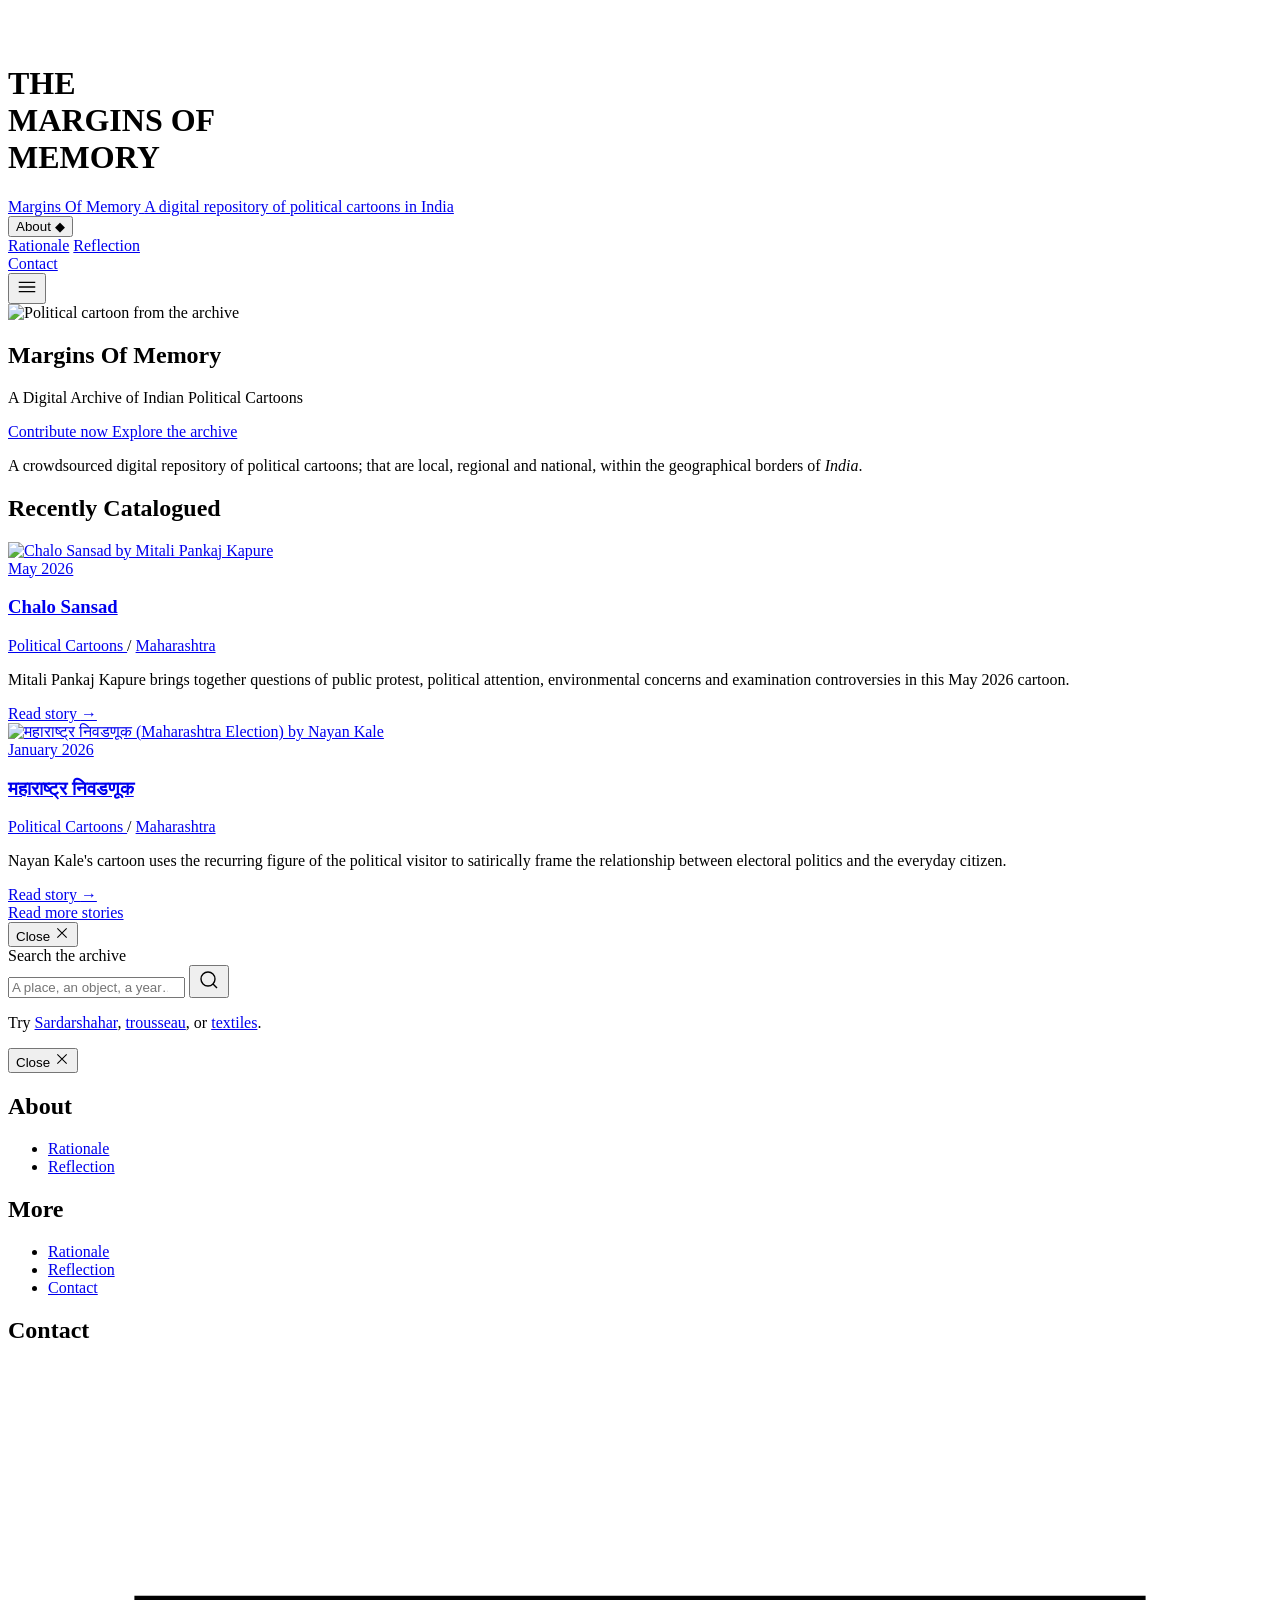
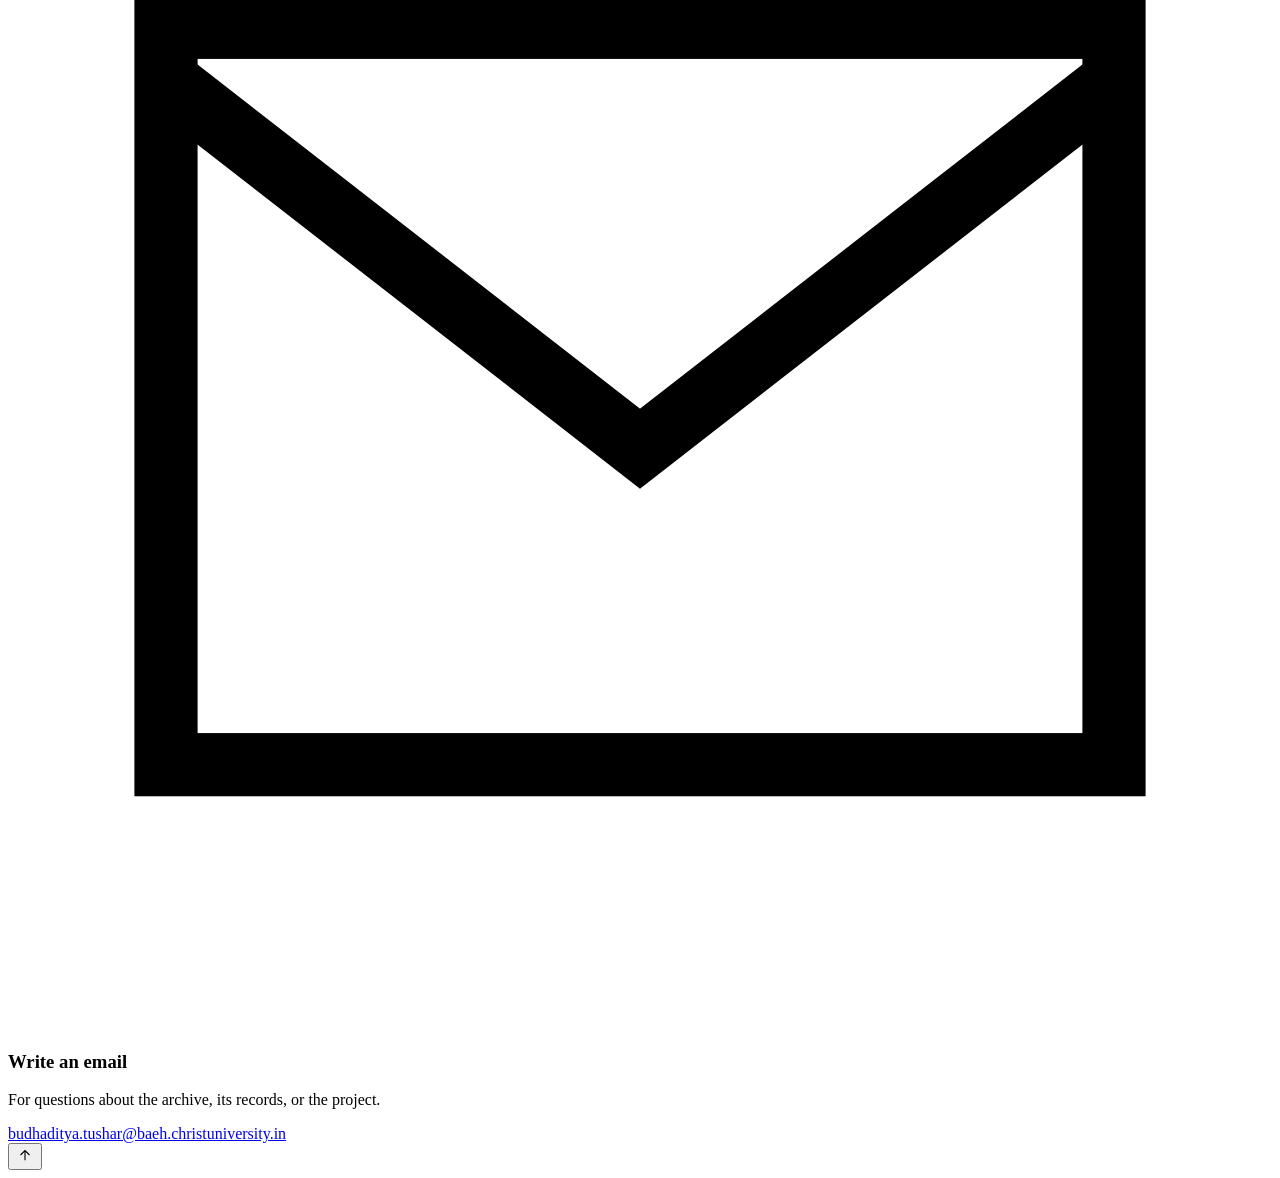
==== index.html @ 4739ad91 "Add files via upload" ====
<!DOCTYPE html>
<html lang="en">
<head>
<meta charset="utf-8">
<meta name="viewport" content="width=device-width, initial-scale=1">

<title>Margins Of Memory</title>

<meta name="description" content="A crowdsourced digital repository of political cartoons; that are local, regional and national, within the Indian subcontinent.">

<link rel="preconnect" href="https://fonts.googleapis.com">
<link rel="preconnect" href="https://fonts.gstatic.com" crossorigin>

<link href="https://fonts.googleapis.com/css2?family=Cormorant+Garamond:ital,wght@0,300;0,400;0,500;0,600;1,300;1,400&family=Spectral:ital,wght@0,300;0,400;0,500;0,600;1,300;1,400&display=swap" rel="stylesheet">

<link rel="stylesheet" href="css/style.css">
</head>

<body>

 <div class="opening-sequence" id="openingSequence">

  <div class="opening-newspaper opening-left">
    <img
      src="images/intro/newspaper-left.jpg"
      alt=""
    >
  </div>

  <div class="opening-newspaper opening-right">
    <img
      src="images/intro/newspaper-right.jpg"
      alt=""
    >
  </div>

  <div class="opening-title" id="openingTitle">

    <h1>
      THE<br>
      MARGINS OF<br>
      MEMORY
    </h1>

    <div class="opening-rule">
      <span></span>
      <i></i>
      <span></span>
    </div>

  </div>

</div>

<!-- ============ masthead ============ -->

<header class="masthead">

  <div class="wrap masthead-inner">

    <a class="brand" href="#top">
      <span class="brand-words">
        <span class="name">Margins Of Memory</span>
        <span class="tagline">A digital repository of political cartoons in India</span>
      </span>
    </a>

    <nav class="primary" aria-label="Primary">

      <div class="nav-item">

        <button class="nav-link" data-menu="about" aria-expanded="false">
          About
          <span class="caret">◆</span>
        </button>

       <div class="dropdown" id="about">
  <a href="rationale.html">Rationale</a>
  <a href="reflection.html">Reflection</a>
</div>

      </div>

      <a class="nav-link" href="#contact">Contact</a>

    </nav>

    

    <button class="icon-btn burger" id="openMenu" aria-label="Open menu">
      <svg width="22" height="22" viewBox="0 0 24 24" fill="none" stroke="currentColor" stroke-width="1.5">
        <path d="M3 7h18M3 12h18M3 17h18"/>
      </svg>
    </button>

  </div>

</header>


<main id="top">

  <!-- ============ hero ============ -->
<!-- ============ hero ============ -->

<section class="hero">

  <div class="hero-background">

    <img
      src="images/cartoons/hero.jpg"
      alt="Political cartoon from the archive"
    >

  </div>

  <div class="hero-overlay"></div>

  <div class="hero-content">

    <h1>Margins Of Memory</h1>

    <div class="rule-pair">
      <span></span>
      <i class="diamond"></i>
      <span></span>
    </div>

    <p class="hero-subtitle">
      A Digital Archive of Indian Political Cartoons
    </p>

    <div class="hero-actions">

      <a class="btn solid"
         href="https://docs.google.com/forms/d/1xqE1a6OZ_8nIhPwd5wtG-37-YoPTuJSgfl88GB0o6fM/viewform?edit_requested=true"
         target="_blank"
         rel="noopener noreferrer">
        Contribute now
      </a>

      <a class="btn" href="#stories">
        Explore the archive
      </a>

    </div>

  </div>

</section>


  <!-- ============ statement ============ -->

  <section class="statement wrap">

    <p>
      A crowdsourced digital repository of political cartoons; that are local, regional and national, within the geographical borders of <em>India</em>.
    </p>

  </section>


  <!-- ============ stories ============ -->
<!-- ============ recently catalogued ============ -->

<!-- ============ recently catalogued ============ -->

<section class="band" id="stories">

  <div class="wrap">

    <div class="section-head">
      <h2>Recently Catalogued</h2>
    </div>


    <div class="stories">

      <!-- MM—001 : Chalo Sansad -->

      <article class="story">

        <a
          class="image-link"
          href="record.html?id=MM-001"
          aria-label="Read the archive record for Chalo Sansad"
        >

          <div class="cartoon-plate">

            <img
              src="images/cartoons/chalo-sansad.png"
              alt="Chalo Sansad by Mitali Pankaj Kapure"
            >

          </div>

        </a>


        <a
          class="date"
          href="record.html?id=MM-001"
        >
          May 2026
        </a>


        <h3>

          <a href="record.html?id=MM-001">
            Chalo Sansad
          </a>

        </h3>


        <p class="cats">

          <a href="record.html?id=MM-001">
            Political Cartoons
          </a>

          <span class="sep">/</span>

          <a href="record.html?id=MM-001">
            Maharashtra
          </a>

        </p>


        <p>
          Mitali Pankaj Kapure brings together questions of public
          protest, political attention, environmental concerns and
          examination controversies in this May 2026 cartoon.
        </p>


        <a
          class="story-read"
          href="record.html?id=MM-001"
        >
          Read story
          <span>→</span>
        </a>

      </article>


      <!-- MM—002 : Maharashtra Election -->

      <article class="story">

        <a
          class="image-link"
          href="record.html?id=MM-002"
          aria-label="Read the archive record for Maharashtra Election"
        >

          <div class="cartoon-plate">

            <img
              src="images/cartoons/maharashtra-election-nayan-kale.jpeg"
              alt="महाराष्ट्र निवडणूक (Maharashtra Election) by Nayan Kale"
            >

          </div>

        </a>


        <a
          class="date"
          href="record.html?id=MM-002"
        >
          January 2026
        </a>


        <h3>

          <a href="record.html?id=MM-002">
            महाराष्ट्र निवडणूक
          </a>

        </h3>


        <p class="cats">

          <a href="record.html?id=MM-002">
            Political Cartoons
          </a>

          <span class="sep">/</span>

          <a href="record.html?id=MM-002">
            Maharashtra
          </a>

        </p>


        <p>
          Nayan Kale's cartoon uses the recurring figure of the
          political visitor to satirically frame the relationship
          between electoral politics and the everyday citizen.
        </p>


        <a
          class="story-read"
          href="record.html?id=MM-002"
        >
          Read story
          <span>→</span>
        </a>

      </article>


    </div>


    <div class="more-row">

      <a
        class="btn"
        href="archive.html"
      >
        Read more stories
      </a>

    </div>

  </div>

</section>

<!-- ============ search overlay ============ -->

<div class="overlay" id="searchOverlay" role="dialog" aria-modal="true" aria-label="Search">

  <div class="overlay-top">

    <button class="close-btn" data-close="searchOverlay">
      Close

      <svg width="16" height="16" viewBox="0 0 24 24" fill="none" stroke="currentColor" stroke-width="1.6">
        <path d="M5 5l14 14M19 5L5 19"/>
      </svg>

    </button>

  </div>

  <div class="search-body">

    <label for="searchInput">Search the archive</label>

    <div class="search-field">

      <input
        id="searchInput"
        type="search"
        placeholder="A place, an object, a year…"
        autocomplete="off"
      >

      <button class="icon-btn" aria-label="Run search">

        <svg width="24" height="24" viewBox="0 0 24 24" fill="none" stroke="currentColor" stroke-width="1.4">
          <circle cx="11" cy="11" r="7"/>
          <path d="m20 20-4.2-4.2"/>
        </svg>

      </button>

    </div>

    <p class="search-hint">
      Try
      <a href="#stories">Sardarshahar</a>,
      <a href="#stories">trousseau</a>,
      or
      <a href="#categories">textiles</a>.
    </p>

  </div>

</div>


<!-- ============ menu overlay ============ -->

<div class="overlay" id="menuOverlay" role="dialog" aria-modal="true" aria-label="Menu">

  <div class="overlay-top">

    <button class="close-btn" data-close="menuOverlay">
      Close

      <svg width="16" height="16" viewBox="0 0 24 24" fill="none" stroke="currentColor" stroke-width="1.6">
        <path d="M5 5l14 14M19 5L5 19"/>
      </svg>

    </button>

  </div>

  <div class="menu-body">

    <h2>About</h2>

    <ul class="menu-list">
      <li><a href="#">Rationale</a></li>
      <li><a href="#">Reflection</a></li>
    </ul>

    <h2>More</h2>

    <ul class="menu-list">
      <li><a href="#rationale">Rationale</a></li>
      <li><a href="#reflection">Reflection</a></li>
      <li><a href="#contribute">Contact</a></li>
    </ul>

  </div>

</div>
<!-- ============ contact ============ -->

<section class="band contact" id="contact">

  <div class="wrap">

    <h2>Contact</h2>

    <div class="contact-grid">

      <div class="contact-card">

        <svg viewBox="0 0 24 24" fill="none" stroke="currentColor" stroke-width="1.2">
          <rect x="3" y="5" width="18" height="14"/>
          <path d="m3 6 9 7 9-7"/>
        </svg>

        <h3>Write an email</h3>

        <p>
          For questions about the archive, its records, or the project.
        </p>

        <a href="mailto:budhaditya.tushar@baeh.christuniversity.in">
          budhaditya.tushar@baeh.christuniversity.in
        </a>

      </div>

    </div>

  </div>

</section>

<button class="to-top" id="toTop" aria-label="Back to top">

  <svg width="18" height="18" viewBox="0 0 24 24" fill="none" stroke="currentColor" stroke-width="1.5">
    <path d="M12 19V6M6 12l6-6 6 6"/>
  </svg>

</button>


<script src="js/script.js"></script>

</body>
</html>
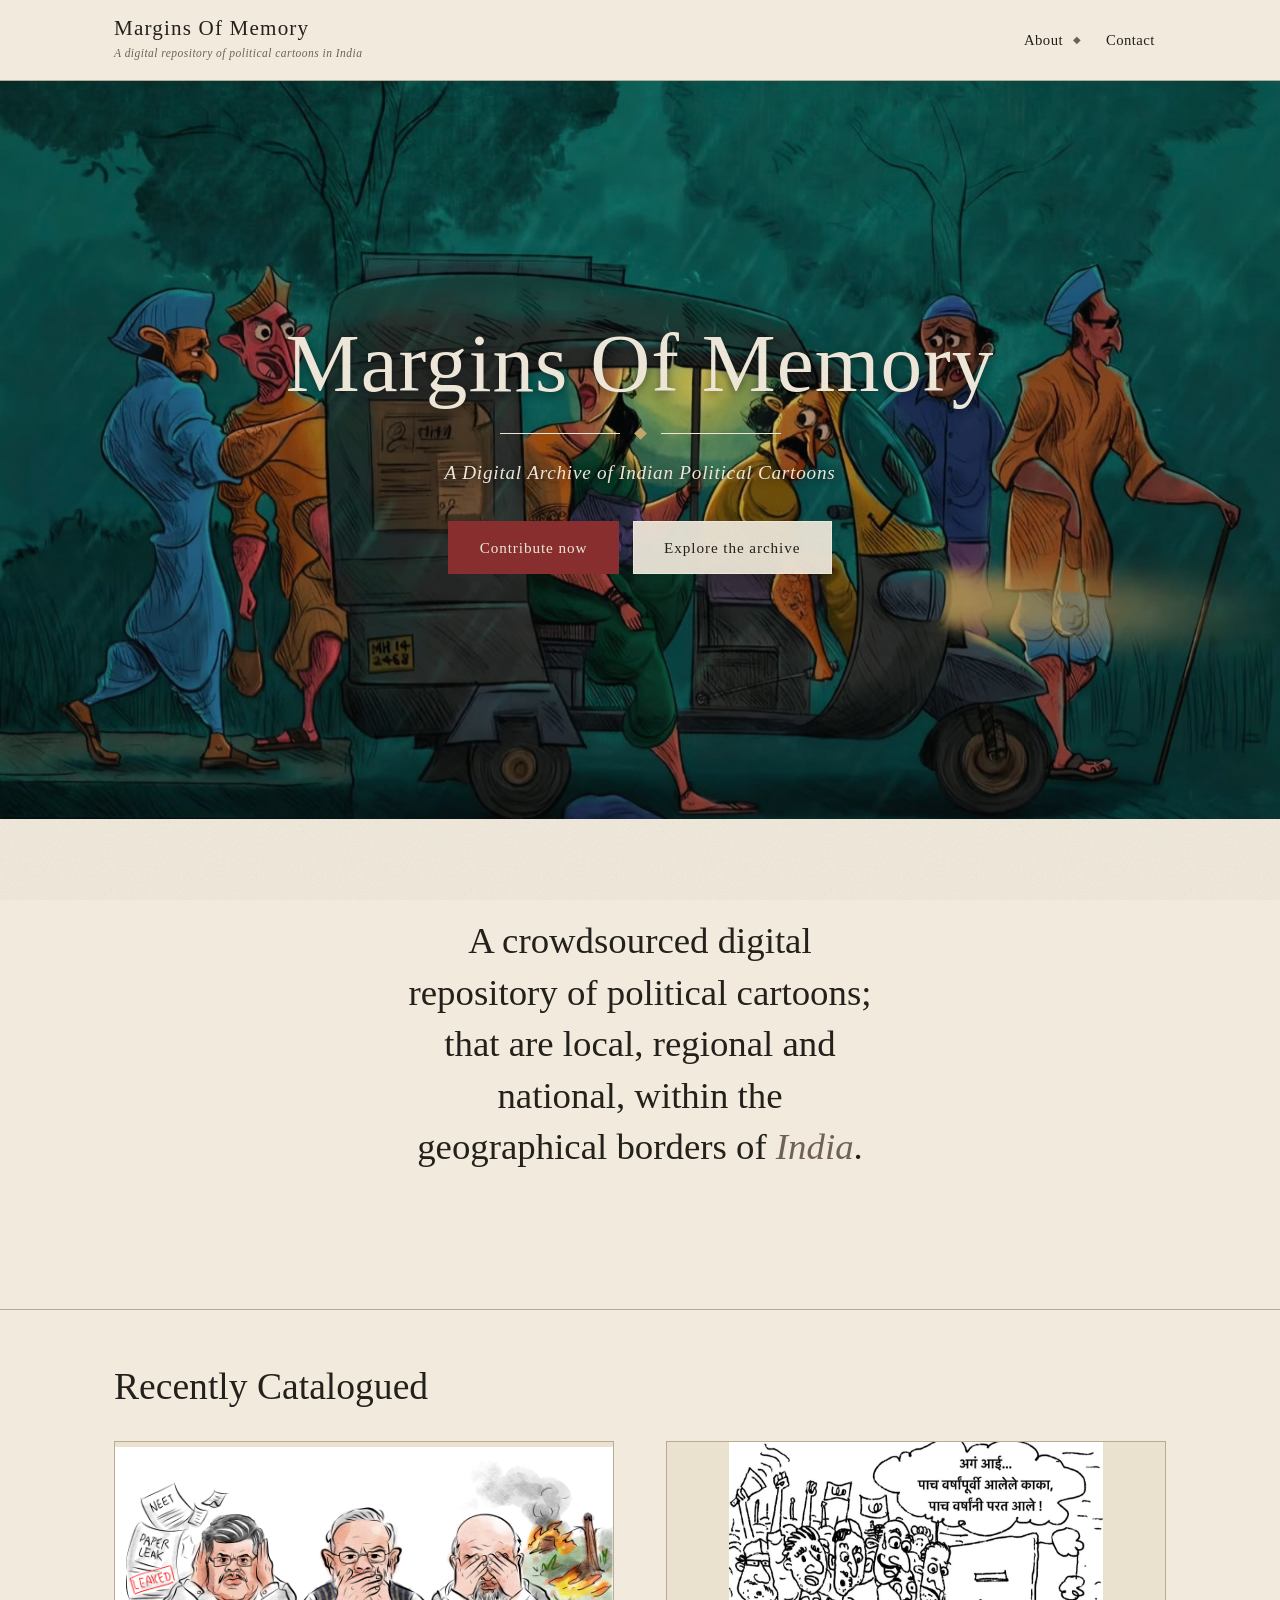
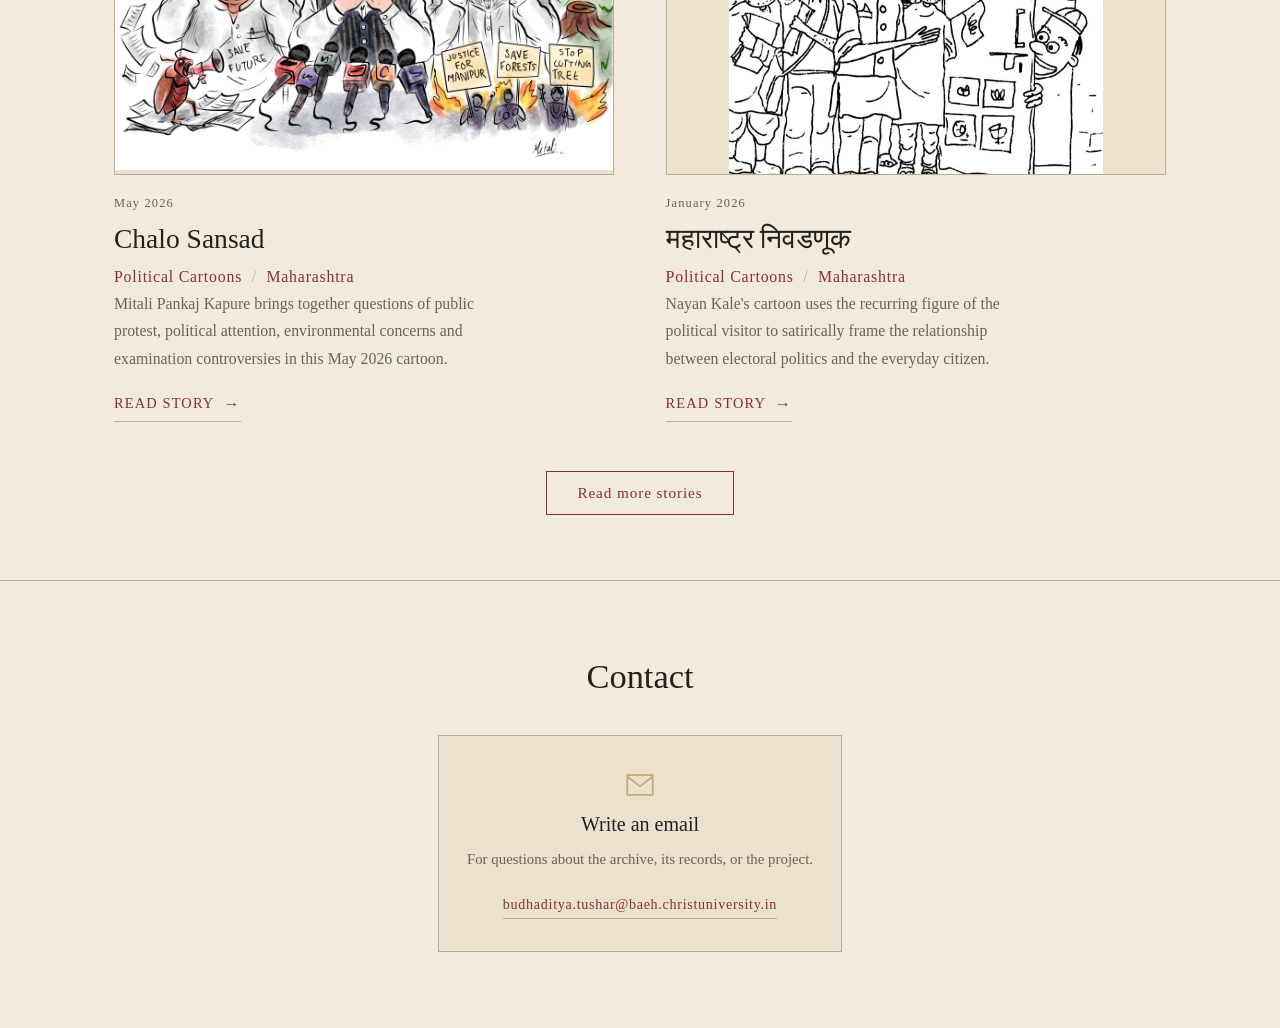
==== commit f810ce3f: "Update index.html" ====
--- a/index.html
+++ b/index.html
@@ -415,8 +415,8 @@
     <h2>About</h2>
 
     <ul class="menu-list">
-      <li><a href="#">Rationale</a></li>
-      <li><a href="#">Reflection</a></li>
+      <li><a href="rationale.html">Rationale</a></li>
+<li><a href="reflection.html">Reflection</a></li>
     </ul>
 
     <h2>More</h2>
@@ -477,4 +477,4 @@
 <script src="js/script.js"></script>
 
 </body>
-</html>+</html>
--- a/css/style.css
+++ b/css/style.css
@@ -0,0 +1,3264 @@
+/* ---------- tokens ---------- */
+
+:root{
+  --paper:#F2EBDD;
+  --paper-deep:#EAE1CF;
+  --ink:#24211D;
+  --ink-soft:#6F6254;
+  --red:#8B2F2F;
+  --brass:#C7A96B;
+  --rule:#B8AA95;
+
+  --serif-display:"Cormorant Garamond", Georgia, "Times New Roman", serif;
+  --serif-text:"Spectral", Georgia, "Times New Roman", serif;
+
+  --measure:66ch;
+  --pad:clamp(1.25rem, 5vw, 5rem);
+}
+
+
+/* the palette is the identity of the archive */
+
+@media (prefers-color-scheme: dark){
+
+  :root:not([data-theme="light"]){
+
+    --paper:#F2EBDD;
+    --paper-deep:#EAE1CF;
+    --ink:#24211D;
+    --ink-soft:#6F6254;
+    --red:#8B2F2F;
+    --brass:#C7A96B;
+    --rule:#B8AA95;
+
+  }
+
+}
+
+
+:root[data-theme="dark"]{
+
+  --paper:#F2EBDD;
+  --paper-deep:#EAE1CF;
+  --ink:#24211D;
+  --ink-soft:#6F6254;
+  --red:#8B2F2F;
+  --brass:#C7A96B;
+  --rule:#B8AA95;
+
+}
+
+
+*,*::before,*::after{
+  box-sizing:border-box;
+}
+
+html{
+  -webkit-text-size-adjust:100%;
+}
+
+body{
+
+  margin:0;
+
+  background:var(--paper);
+
+  color:var(--ink);
+
+  font-family:var(--serif-text);
+
+  font-weight:300;
+
+  font-size:clamp(1rem,.96rem + .2vw,1.075rem);
+
+  line-height:1.72;
+
+  position:relative;
+
+}
+
+
+/* paper grain */
+
+body::before{
+
+  content:"";
+
+  position:fixed;
+
+  inset:0;
+
+  pointer-events:none;
+
+  z-index:9;
+
+  opacity:.16;
+
+  mix-blend-mode:multiply;
+
+  background-image:url("data:image/svg+xml;utf8,<svg xmlns='http://www.w3.org/2000/svg' width='180' height='180'><filter id='n'><feTurbulence type='fractalNoise' baseFrequency='0.85' numOctaves='3' stitchTiles='stitch'/></filter><rect width='180' height='180' filter='url(%23n)'/></svg>");
+
+}
+
+
+img{
+  max-width:100%;
+  display:block;
+}
+
+a{
+  color:inherit;
+}
+
+:focus-visible{
+  outline:2px solid var(--red);
+  outline-offset:3px;
+}
+
+@media (prefers-reduced-motion: reduce){
+
+  *{
+    animation-duration:.001ms !important;
+    transition-duration:.001ms !important;
+  }
+
+}
+
+
+h1,h2,h3,h4{
+
+  font-family:var(--serif-display);
+
+  font-weight:400;
+
+  margin:0;
+
+  line-height:1.14;
+
+}
+
+p{
+  margin:0 0 1.1em;
+}
+
+.wrap{
+  max-width:1180px;
+  margin-inline:auto;
+  padding-inline:var(--pad);
+}
+
+.narrow{
+  max-width:var(--measure);
+}
+
+
+/* ---------- masthead ---------- */
+
+.masthead{
+
+  border-bottom:1px solid var(--rule);
+
+  background:var(--paper);
+
+  position:sticky;
+
+  top:0;
+
+  z-index:20;
+
+}
+
+
+.masthead-inner{
+
+  display:flex;
+
+  align-items:center;
+
+  gap:1.5rem;
+
+  padding-block:1.05rem;
+
+}
+
+
+.brand{
+
+  display:flex;
+
+  align-items:center;
+
+  gap:.85rem;
+
+  text-decoration:none;
+
+  margin-right:auto;
+
+}
+
+
+.seal{
+  flex:none;
+  width:52px;
+  height:52px;
+}
+
+
+.brand-words .name{
+
+  font-family:var(--serif-display);
+
+  font-size:1.32rem;
+
+  letter-spacing:.055em;
+
+  line-height:1.05;
+
+  display:block;
+
+}
+
+
+.brand-words .tagline{
+
+  display:block;
+
+  font-size:.72rem;
+
+  letter-spacing:.11em;
+
+  color:var(--ink-soft);
+
+  margin-top:.3rem;
+
+  font-style:italic;
+
+  letter-spacing:.04em;
+
+}
+
+
+nav.primary{
+
+  display:flex;
+
+  align-items:center;
+
+  gap:.15rem;
+
+}
+
+
+.nav-item{
+  position:relative;
+}
+
+
+.nav-link{
+
+  font-family:var(--serif-text);
+
+  font-size:.92rem;
+
+  letter-spacing:.03em;
+
+  color:var(--ink);
+
+  text-decoration:none;
+
+  padding:.5rem .7rem;
+
+  display:inline-block;
+
+  background:none;
+
+  border:0;
+
+  cursor:pointer;
+
+  font-weight:400;
+
+}
+
+
+.nav-link:hover,
+.nav-link[aria-expanded="true"]{
+  color:var(--red);
+}
+
+
+.nav-link .caret{
+
+  display:inline-block;
+
+  margin-left:.35rem;
+
+  font-size:.6rem;
+
+  color:var(--ink-soft);
+
+  transform:translateY(-2px);
+
+}
+
+
+.dropdown{
+
+  position:absolute;
+
+  top:calc(100% + .55rem);
+
+  left:0;
+
+  min-width:13rem;
+
+  background:var(--paper);
+
+  border:1px solid var(--rule);
+
+  box-shadow:6px 7px 0 rgba(111,98,84,.10);
+
+  padding:.45rem 0;
+
+  display:none;
+
+}
+
+
+.dropdown.open{
+  display:block;
+}
+
+
+.dropdown a{
+
+  display:block;
+
+  padding:.4rem 1.1rem;
+
+  text-decoration:none;
+
+  font-size:.9rem;
+
+  color:var(--ink-soft);
+
+}
+
+
+.dropdown a:hover{
+
+  color:var(--red);
+
+  background:var(--paper-deep);
+
+}
+
+
+.icon-btn{
+
+  background:none;
+
+  border:0;
+
+  cursor:pointer;
+
+  color:var(--ink);
+
+  padding:.45rem;
+
+  line-height:0;
+
+}
+
+
+.icon-btn:hover{
+  color:var(--red);
+}
+
+
+.burger{
+  display:none;
+}
+
+
+/* ---------- hero ---------- */
+
+.hero{
+
+  padding-block:clamp(3rem,7vw,5.5rem) 0;
+
+  text-align:center;
+
+}
+
+
+.hero h1{
+
+  font-size:clamp(2.6rem,7.4vw,5.4rem);
+
+  font-weight:300;
+
+  letter-spacing:.012em;
+
+}
+
+
+.hero .rule-pair{
+
+  display:flex;
+
+  align-items:center;
+
+  justify-content:center;
+
+  gap:1rem;
+
+  margin:1.6rem 0 1.9rem;
+
+}
+
+
+.rule-pair span{
+
+  height:1px;
+
+  width:min(120px,18vw);
+
+  background:var(--rule);
+
+}
+
+
+.diamond{
+
+  width:9px;
+
+  height:9px;
+
+  background:var(--brass);
+
+  transform:rotate(45deg);
+
+}
+
+
+.hero-actions{
+
+  display:flex;
+
+  flex-wrap:wrap;
+
+  gap:1rem;
+
+  justify-content:center;
+
+}
+
+
+.btn{
+
+  font-family:var(--serif-text);
+
+  font-size:.95rem;
+
+  letter-spacing:.06em;
+
+  text-decoration:none;
+
+  padding:.78rem 1.9rem;
+
+  border:1px solid var(--red);
+
+  color:var(--red);
+
+  background:none;
+
+  cursor:pointer;
+
+  transition:background .25s ease,color .25s ease;
+
+}
+
+
+.btn:hover{
+
+  background:var(--red);
+
+  color:var(--paper);
+
+}
+
+
+.btn.solid{
+
+  background:var(--red);
+
+  color:var(--paper);
+
+}
+
+
+.btn.solid:hover{
+
+  background:var(--ink);
+
+  border-color:var(--ink);
+
+}
+
+
+.hero-plate{
+
+  margin-top:clamp(2.5rem,6vw,4.25rem);
+
+}
+
+
+/* plates */
+
+.plate{
+
+  background:var(--paper-deep);
+
+  border:1px solid var(--rule);
+
+  position:relative;
+
+  overflow:hidden;
+
+}
+
+
+.plate svg{
+
+  width:100%;
+
+  height:100%;
+
+  display:block;
+
+}
+
+
+.plate::after{
+
+  content:"";
+
+  position:absolute;
+
+  inset:0;
+
+  pointer-events:none;
+
+  background:radial-gradient(
+    120% 90% at 50% 20%,
+    rgba(242,235,221,.55),
+    rgba(111,98,84,.16) 78%
+  );
+
+}
+
+
+.plate.tall{
+  aspect-ratio:3/2;
+}
+
+.plate.square{
+  aspect-ratio:1/1;
+}
+
+.plate.wide{
+  aspect-ratio:16/7;
+}
+
+
+/* ---------- statement ---------- */
+
+.statement{
+
+  padding-block:clamp(3.5rem,8vw,6rem);
+
+  text-align:center;
+
+}
+
+
+.statement p{
+
+  font-family:var(--serif-display);
+
+  font-size:clamp(1.45rem,3.1vw,2.3rem);
+
+  line-height:1.4;
+
+  font-weight:300;
+
+  max-width:26ch;
+
+  margin-inline:auto;
+
+}
+
+
+.statement p em{
+
+  font-style:italic;
+
+  color:var(--ink-soft);
+
+}
+
+
+.band{
+  border-top:1px solid var(--rule);
+}
+
+
+/* ---------- stories ---------- */
+
+.section-head{
+  display:flex;
+  align-items:baseline;
+  justify-content:space-between;
+  gap:1.5rem;
+  padding-block:clamp(2.5rem,5vw,3.5rem) 2rem;
+}
+
+.section-head h2{
+  font-size:clamp(1.7rem,3.4vw,2.35rem);
+  font-weight:400;
+}
+
+.section-head .side{
+  font-size:.85rem;
+  color:var(--ink-soft);
+  font-style:italic;
+}
+
+.stories{
+  display:grid;
+  grid-template-columns:repeat(2,1fr);
+  gap:clamp(2rem,4vw,3.25rem) clamp(2rem,4vw,3.5rem);
+  padding-bottom:clamp(2.5rem,5vw,3.5rem);
+}
+
+.story{
+  display:flex;
+  flex-direction:column;
+}
+
+.story a.image-link{
+  display:block;
+  text-decoration:none;
+}
+
+.story .cartoon-plate{
+  overflow:hidden;
+  background:var(--paper-deep);
+  border:1px solid var(--rule);
+  position:relative;
+  aspect-ratio:3/2;
+}
+
+.story .cartoon-plate img{
+  width:100%;
+  height:100%;
+  display:block;
+  object-fit:contain;
+  background:var(--paper-deep);
+  transition:transform .45s ease;
+}
+
+.story a.image-link:hover .cartoon-plate img{
+  transform:scale(1.025);
+}
+
+.story .date{
+  font-size:.78rem;
+  letter-spacing:.09em;
+  color:var(--ink-soft);
+  margin-top:1.15rem;
+  text-decoration:none;
+  display:inline-block;
+}
+
+.story .date:hover{
+  color:var(--red);
+}
+
+.story h3{
+  font-size:clamp(1.35rem,2.3vw,1.72rem);
+  margin:.5rem 0 .55rem;
+  font-weight:400;
+}
+
+.story h3 a{
+  text-decoration:none;
+  background-image:linear-gradient(var(--red),var(--red));
+  background-size:0 1px;
+  background-repeat:no-repeat;
+  background-position:0 92%;
+  transition:background-size .35s ease,color .25s ease;
+}
+
+.story h3 a:hover{
+  color:var(--red);
+  background-size:100% 1px;
+}
+
+.cats{
+  font-size:.8rem;
+  letter-spacing:.05em;
+  margin-bottom:.7rem;
+}
+
+.cats a{
+  color:var(--red);
+  text-decoration:none;
+  border-bottom:1px solid transparent;
+}
+
+.cats a:hover{
+  border-bottom-color:var(--red);
+}
+
+.cats .sep{
+  color:var(--rule);
+  padding:0 .3rem;
+}
+
+.story p{
+  color:var(--ink-soft);
+  font-size:.99rem;
+  max-width:46ch;
+  margin:0;
+}
+
+.story-read{
+  display:inline-flex;
+  align-items:center;
+  gap:9px;
+  width:max-content;
+  margin-top:18px;
+  font-family:var(--serif-text);
+  font-size:.9rem;
+  letter-spacing:.08em;
+  text-transform:uppercase;
+  color:var(--red);
+  text-decoration:none;
+  border-bottom:1px solid rgba(139,47,47,.35);
+  padding-bottom:4px;
+  transition:gap .25s ease,border-color .25s ease;
+}
+
+.story-read span{
+  font-size:1rem;
+}
+
+.story-read:hover{
+  gap:14px;
+  border-color:var(--red);
+}
+
+.more-row{
+  text-align:center;
+  padding-bottom:clamp(3rem,6vw,4.5rem);
+}
+
+
+/* ---------- categories ---------- */
+
+.categories{
+
+  padding-block:clamp(3rem,6vw,4.5rem);
+
+}
+
+
+.categories h2{
+
+  text-align:center;
+
+  font-size:clamp(1.5rem,2.8vw,1.95rem);
+
+  margin-bottom:.6rem;
+
+  font-weight:400;
+
+}
+
+
+.categories .lede{
+
+  text-align:center;
+
+  color:var(--ink-soft);
+
+  font-style:italic;
+
+  margin-bottom:2.4rem;
+
+}
+
+
+.cat-grid{
+
+  display:grid;
+
+  grid-template-columns:repeat(4,1fr);
+
+  border-top:1px solid var(--rule);
+
+  border-left:1px solid var(--rule);
+
+}
+
+
+.cat-grid a{
+
+  border-right:1px solid var(--rule);
+
+  border-bottom:1px solid var(--rule);
+
+  padding:1.6rem 1.25rem;
+
+  text-decoration:none;
+
+  display:flex;
+
+  align-items:center;
+
+  gap:.85rem;
+
+  font-family:var(--serif-display);
+
+  font-size:1.28rem;
+
+  transition:background .25s ease,color .25s ease;
+
+}
+
+
+.cat-grid a:hover{
+
+  background:var(--paper-deep);
+
+  color:var(--red);
+
+}
+
+
+.cat-grid .count{
+
+  margin-left:auto;
+
+  font-family:var(--serif-text);
+
+  font-size:.75rem;
+
+  color:var(--ink-soft);
+
+  letter-spacing:.06em;
+
+}
+
+
+.cat-grid svg{
+
+  flex:none;
+
+  width:26px;
+
+  height:26px;
+
+  color:var(--brass);
+
+}
+
+
+.cat-grid a:hover svg{
+  color:var(--red);
+}
+
+
+/* ---------- contact strip ---------- */
+
+.contact{
+
+  padding-block:clamp(3.25rem,6vw,4.75rem);
+
+}
+
+
+.contact h2{
+
+  text-align:center;
+
+  font-size:clamp(1.6rem,3vw,2.15rem);
+
+  margin-bottom:2.4rem;
+
+  font-weight:400;
+
+}
+
+
+.contact-grid{
+
+  display:grid;
+
+  grid-template-columns:repeat(3,1fr);
+
+  gap:clamp(1.5rem,3vw,2.5rem);
+
+}
+
+
+.contact-card{
+
+  border:1px solid var(--rule);
+
+  padding:2rem 1.75rem;
+
+  text-align:center;
+
+  background:var(--paper-deep);
+
+  display:flex;
+
+  flex-direction:column;
+
+  align-items:center;
+
+  gap:.7rem;
+
+}
+
+
+.contact-card svg{
+
+  width:34px;
+
+  height:34px;
+
+  color:var(--brass);
+
+}
+
+
+.contact-card h3{
+
+  font-size:1.25rem;
+
+  font-weight:400;
+
+}
+
+
+.contact-card p{
+
+  color:var(--ink-soft);
+
+  font-size:.93rem;
+
+  margin:0;
+
+}
+
+
+.contact-card a{
+
+  margin-top:.5rem;
+
+  font-size:.88rem;
+
+  letter-spacing:.05em;
+
+  color:var(--red);
+
+  text-decoration:none;
+
+  border-bottom:1px solid var(--brass);
+
+  padding-bottom:2px;
+
+}
+
+
+.contact-card a:hover{
+
+  border-bottom-color:var(--red);
+
+}
+
+
+/* ---------- press ---------- */
+
+.press{
+
+  background:var(--paper-deep);
+
+  border-block:1px solid var(--rule);
+
+  padding-block:clamp(3.5rem,7vw,5.5rem);
+
+  text-align:center;
+
+}
+
+
+.press blockquote{
+
+  margin:0;
+
+  padding:0;
+
+}
+
+
+.press q{
+  quotes:none;
+}
+
+
+.press .quote{
+
+  font-family:var(--serif-display);
+
+  font-weight:300;
+
+  font-style:italic;
+
+  font-size:clamp(1.45rem,3.3vw,2.35rem);
+
+  line-height:1.38;
+
+  max-width:24ch;
+
+  margin:0 auto 1.6rem;
+
+  position:relative;
+
+}
+
+
+.press .mark{
+
+  display:block;
+
+  font-size:3.4rem;
+
+  color:var(--brass);
+
+  line-height:.4;
+
+  margin-bottom:1.6rem;
+
+  font-family:var(--serif-display);
+
+}
+
+
+.press cite{
+
+  font-style:normal;
+
+  font-size:.82rem;
+
+  letter-spacing:.14em;
+
+  color:var(--ink-soft);
+
+}
+
+
+.press .press-link{
+
+  display:inline-block;
+
+  margin-top:1.8rem;
+
+  font-size:.88rem;
+
+  color:var(--red);
+
+  text-decoration:none;
+
+  border-bottom:1px solid var(--rule);
+
+}
+
+
+.press .press-link:hover{
+
+  border-bottom-color:var(--red);
+
+}
+
+
+/* ---------- instagram ---------- */
+
+.gram{
+
+  padding-block:clamp(3rem,5vw,4rem);
+
+  text-align:center;
+
+}
+
+
+.gram h2{
+
+  font-size:1.35rem;
+
+  font-weight:400;
+
+  margin-bottom:.35rem;
+
+}
+
+
+.gram .handle{
+
+  font-size:.85rem;
+
+  color:var(--red);
+
+  text-decoration:none;
+
+  letter-spacing:.06em;
+
+}
+
+
+.gram .handle:hover{
+  text-decoration:underline;
+}
+
+
+.gram-grid{
+
+  display:grid;
+
+  grid-template-columns:repeat(6,1fr);
+
+  gap:.75rem;
+
+  margin-top:1.9rem;
+
+}
+
+
+/* ---------- footer ---------- */
+
+footer{
+
+  border-top:1px solid var(--rule);
+
+  padding-block:2.6rem;
+
+  background:var(--paper);
+
+}
+
+
+.foot{
+
+  display:flex;
+
+  flex-wrap:wrap;
+
+  gap:1.25rem;
+
+  align-items:center;
+
+  justify-content:space-between;
+
+}
+
+
+.foot-links{
+
+  display:flex;
+
+  flex-wrap:wrap;
+
+  gap:1.4rem;
+
+}
+
+
+.foot-links a{
+
+  font-size:.85rem;
+
+  color:var(--ink-soft);
+
+  text-decoration:none;
+
+}
+
+
+.foot-links a:hover{
+  color:var(--red);
+}
+
+
+.socials{
+
+  display:flex;
+
+  gap:.9rem;
+
+}
+
+
+.socials a{
+
+  color:var(--ink-soft);
+
+  line-height:0;
+
+}
+
+
+.socials a:hover{
+  color:var(--red);
+}
+
+
+.socials svg{
+
+  width:19px;
+
+  height:19px;
+
+}
+
+
+.copy{
+
+  font-size:.78rem;
+
+  color:var(--ink-soft);
+
+  letter-spacing:.04em;
+
+  width:100%;
+
+  padding-top:1.4rem;
+
+  border-top:1px solid var(--rule);
+
+  margin-top:1.6rem;
+
+}
+
+
+/* ---------- overlays ---------- */
+
+.overlay{
+
+  position:fixed;
+
+  inset:0;
+
+  z-index:40;
+
+  background:var(--paper);
+
+  display:none;
+
+  overflow-y:auto;
+
+}
+
+
+.overlay.open{
+  display:block;
+}
+
+
+.overlay-top{
+
+  display:flex;
+
+  justify-content:flex-end;
+
+  padding:1.35rem var(--pad);
+
+}
+
+
+.close-btn{
+
+  background:none;
+
+  border:0;
+
+  cursor:pointer;
+
+  color:var(--ink);
+
+  font-family:var(--serif-text);
+
+  font-size:.85rem;
+
+  letter-spacing:.12em;
+
+  display:flex;
+
+  align-items:center;
+
+  gap:.5rem;
+
+}
+
+
+.close-btn:hover{
+  color:var(--red);
+}
+
+
+.search-body{
+
+  padding:clamp(2rem,8vw,5rem) var(--pad);
+
+  max-width:760px;
+
+  margin-inline:auto;
+
+}
+
+
+.search-body label{
+
+  display:block;
+
+  font-size:.8rem;
+
+  letter-spacing:.12em;
+
+  color:var(--ink-soft);
+
+  margin-bottom:1rem;
+
+}
+
+
+.search-field{
+
+  display:flex;
+
+  gap:1rem;
+
+  border-bottom:1px solid var(--rule);
+
+  padding-bottom:.75rem;
+
+}
+
+
+.search-field input{
+
+  flex:1;
+
+  border:0;
+
+  background:none;
+
+  font-family:var(--serif-display);
+
+  font-size:clamp(1.6rem,4vw,2.5rem);
+
+  color:var(--ink);
+
+  outline:none;
+
+  font-weight:300;
+
+}
+
+
+.search-field input::placeholder{
+  color:var(--rule);
+}
+
+
+.search-hint{
+
+  margin-top:1.5rem;
+
+  color:var(--ink-soft);
+
+  font-size:.9rem;
+
+}
+
+
+.search-hint a{
+
+  color:var(--red);
+
+  text-decoration:none;
+
+  border-bottom:1px solid var(--rule);
+
+}
+
+
+.menu-body{
+
+  padding:0 var(--pad) 4rem;
+
+  max-width:760px;
+
+  margin-inline:auto;
+
+}
+
+
+.menu-body h2{
+
+  font-size:.8rem;
+
+  letter-spacing:.14em;
+
+  color:var(--ink-soft);
+
+  font-family:var(--serif-text);
+
+  margin:2.2rem 0 1rem;
+
+}
+
+
+.menu-list{
+
+  list-style:none;
+
+  margin:0;
+
+  padding:0;
+
+}
+
+
+.menu-list li{
+
+  border-bottom:1px solid var(--rule);
+
+}
+
+
+.menu-list a{
+
+  display:block;
+
+  padding:.85rem 0;
+
+  text-decoration:none;
+
+  font-family:var(--serif-display);
+
+  font-size:1.6rem;
+
+  font-weight:300;
+
+}
+
+
+.menu-list a:hover{
+  color:var(--red);
+}
+
+
+/* subscribe modal */
+
+.modal-backdrop{
+
+  position:fixed;
+
+  inset:0;
+
+  z-index:50;
+
+  background:rgba(36,33,29,.55);
+
+  display:none;
+
+  align-items:center;
+
+  justify-content:center;
+
+  padding:1.25rem;
+
+}
+
+
+.modal-backdrop.open{
+  display:flex;
+}
+
+
+.modal{
+
+  background:var(--paper);
+
+  border:1px solid var(--rule);
+
+  max-width:520px;
+
+  width:100%;
+
+  padding:clamp(1.75rem,5vw,2.75rem);
+
+  text-align:center;
+
+  position:relative;
+
+  box-shadow:10px 12px 0 rgba(36,33,29,.18);
+
+}
+
+
+.modal h2{
+
+  font-size:clamp(1.5rem,3.4vw,2rem);
+
+  font-weight:400;
+
+  margin-bottom:.75rem;
+
+}
+
+
+.modal p{
+
+  color:var(--ink-soft);
+
+  font-size:.95rem;
+
+}
+
+
+.modal form{
+
+  display:flex;
+
+  flex-direction:column;
+
+  gap:.9rem;
+
+  margin-top:1.4rem;
+
+}
+
+
+.modal input[type=email]{
+
+  border:1px solid var(--rule);
+
+  background:var(--paper-deep);
+
+  padding:.8rem 1rem;
+
+  font-family:var(--serif-text);
+
+  font-size:1rem;
+
+  color:var(--ink);
+
+  outline:none;
+
+}
+
+
+.modal input[type=email]:focus{
+
+  border-color:var(--red);
+
+}
+
+
+.modal .modal-close{
+
+  position:absolute;
+
+  top:.7rem;
+
+  right:.9rem;
+
+}
+
+
+.form-note{
+
+  font-size:.82rem;
+
+  color:var(--ink-soft);
+
+  margin:.4rem 0 0;
+
+  min-height:1.2em;
+
+}
+
+
+.form-note.done{
+  color:var(--red);
+}
+
+
+/* to-top */
+
+.to-top{
+
+  position:fixed;
+
+  right:1.25rem;
+
+  bottom:1.25rem;
+
+  z-index:15;
+
+  width:42px;
+
+  height:42px;
+
+  border:1px solid var(--rule);
+
+  background:var(--paper);
+
+  color:var(--ink-soft);
+
+  cursor:pointer;
+
+  display:none;
+
+  align-items:center;
+
+  justify-content:center;
+
+}
+
+
+.to-top.show{
+  display:flex;
+}
+
+
+.to-top:hover{
+
+  color:var(--red);
+
+  border-color:var(--red);
+
+}
+
+
+
+
+/* =========================================
+   ARCHIVE INDEX PAGE
+   ========================================= */
+
+.archive-page{
+  background:var(--paper);
+  color:var(--ink);
+}
+
+.archive-header{
+  border-bottom:1px solid var(--rule);
+}
+
+.archive-header-inner{
+  min-height:82px;
+  display:flex;
+  align-items:center;
+  justify-content:space-between;
+  gap:30px;
+}
+
+.archive-back,
+.archive-label{
+  font-family:var(--serif-text);
+  text-decoration:none;
+}
+
+.archive-back{
+  font-size:.95rem;
+}
+
+.archive-label{
+  font-size:.75rem;
+  letter-spacing:.12em;
+  text-transform:uppercase;
+  color:var(--ink-soft);
+}
+
+.archive-intro{
+  padding-top:110px;
+  padding-bottom:85px;
+}
+
+.archive-intro .eyebrow{
+  margin:0 0 16px;
+  font-family:var(--serif-text);
+  font-size:.72rem;
+  letter-spacing:.16em;
+  text-transform:uppercase;
+  color:var(--red);
+}
+
+.archive-intro h1{
+  margin:0;
+  font-family:var(--serif-display);
+  font-size:clamp(4rem,8vw,7.5rem);
+  font-weight:400;
+  line-height:.85;
+}
+
+.archive-description{
+  max-width:650px;
+  margin:40px 0 0;
+  font-family:var(--serif-text);
+  font-size:1.15rem;
+  line-height:1.8;
+  color:var(--ink-soft);
+}
+
+.archive-controls{
+  border-top:1px solid var(--rule);
+  border-bottom:1px solid var(--rule);
+}
+
+.archive-controls-inner{
+  padding:22px 0;
+  display:flex;
+  align-items:center;
+  justify-content:space-between;
+  gap:30px;
+}
+
+.archive-controls-inner>span{
+  font-family:var(--serif-text);
+  font-size:.8rem;
+  letter-spacing:.1em;
+  text-transform:uppercase;
+}
+
+.archive-filters{
+  display:flex;
+  flex-wrap:wrap;
+  gap:8px;
+}
+
+.archive-filters button{
+  border:1px solid var(--rule);
+  background:transparent;
+  padding:8px 13px;
+  font-family:var(--serif-text);
+  font-size:.78rem;
+  color:var(--ink-soft);
+  cursor:pointer;
+  transition:background .2s ease,color .2s ease,border-color .2s ease;
+}
+
+.archive-filters button:hover{
+  background:var(--paper-deep);
+  color:var(--red);
+  border-color:var(--red);
+}
+
+.archive-records{
+  padding:90px 0 120px;
+}
+
+.archive-card{
+  display:grid;
+  grid-template-columns:minmax(0,1.35fr) minmax(300px,.65fr);
+  gap:70px;
+  padding:0 0 90px;
+  margin-bottom:90px;
+  border-bottom:1px solid var(--rule);
+}
+
+.archive-card-image{
+  display:block;
+  background:var(--paper-deep);
+  border:1px solid var(--rule);
+  overflow:hidden;
+}
+
+.archive-card-image img{
+  width:100%;
+  aspect-ratio:4/3;
+  display:block;
+  object-fit:contain;
+  transition:transform .45s ease;
+}
+
+.archive-card-image:hover img{
+  transform:scale(1.02);
+}
+
+.archive-card-info{
+  align-self:center;
+}
+
+.record-number{
+  margin:0 0 10px;
+  font-family:var(--serif-text);
+  font-size:.72rem;
+  letter-spacing:.14em;
+  text-transform:uppercase;
+  color:var(--red);
+}
+
+.record-date{
+  margin:0 0 18px;
+  font-family:var(--serif-text);
+  font-size:.85rem;
+  color:var(--ink-soft);
+}
+
+.archive-card-info h2{
+  margin:0;
+  font-family:var(--serif-display);
+  font-size:clamp(2.5rem,4vw,4rem);
+  font-weight:400;
+  line-height:.95;
+}
+
+.archive-card-info h2 a{
+  color:var(--ink);
+  text-decoration:none;
+}
+
+.archive-card-info h2 a:hover{
+  color:var(--red);
+}
+
+.record-artist{
+  margin:18px 0;
+  font-family:var(--serif-text);
+  font-style:italic;
+  font-size:1rem;
+}
+
+.record-meta{
+  display:flex;
+  flex-wrap:wrap;
+  gap:7px 18px;
+  margin-top:28px;
+  font-family:var(--serif-text);
+  font-size:.8rem;
+  color:var(--ink-soft);
+}
+
+.archive-footer{
+  padding:35px 0 60px;
+  border-top:1px solid var(--rule);
+}
+
+.archive-footer a{
+  color:var(--ink-soft);
+  text-decoration:none;
+  font-family:var(--serif-text);
+}
+
+.archive-footer a:hover{
+  color:var(--red);
+}
+
+
+/* =========================================
+   INDIVIDUAL RECORD PAGE
+   ========================================= */
+
+.record-page{
+  background:#F7F1E8;
+  color:var(--ink);
+}
+
+.record-header{
+  border-bottom:1px solid var(--rule);
+}
+
+.record-header-inner{
+  min-height:82px;
+  display:flex;
+  align-items:center;
+  justify-content:space-between;
+  gap:30px;
+}
+
+.record-brand,
+.record-archive-link{
+  font-family:var(--serif-text);
+  font-size:.85rem;
+  text-decoration:none;
+}
+
+.record-brand{
+  color:var(--ink);
+  letter-spacing:.06em;
+}
+
+.record-archive-link{
+  color:var(--ink-soft);
+}
+
+.record-brand:hover,
+.record-archive-link:hover{
+  color:var(--red);
+}
+
+.record-intro{
+  padding-top:90px;
+  padding-bottom:70px;
+  display:grid;
+  grid-template-columns:minmax(0,1.5fr) minmax(260px,.5fr);
+  gap:80px;
+  align-items:end;
+}
+
+.record-id,
+.record-section-label{
+  font-family:var(--serif-text);
+  font-size:.72rem;
+  letter-spacing:.15em;
+  text-transform:uppercase;
+  color:var(--red);
+}
+
+.record-id{
+  margin:0 0 18px;
+}
+
+.record-heading h1{
+  margin:0;
+  font-family:var(--serif-display);
+  font-size:clamp(4rem,8vw,8rem);
+  font-weight:400;
+  line-height:.82;
+}
+
+.record-basic{
+  display:flex;
+  gap:12px;
+  margin-top:28px;
+  font-family:var(--serif-text);
+  font-size:.82rem;
+  letter-spacing:.06em;
+  text-transform:uppercase;
+  color:var(--ink-soft);
+}
+
+.record-side-intro{
+  padding-bottom:5px;
+}
+
+.record-side-intro p{
+  margin:0;
+  font-family:var(--serif-text);
+  font-size:1rem;
+  line-height:1.7;
+  color:var(--ink-soft);
+}
+
+.record-art{
+  margin-bottom:100px;
+}
+
+.record-art figure{
+  margin:0;
+}
+
+.record-art img{
+  width:100%;
+  max-height:82vh;
+  display:block;
+  object-fit:contain;
+  background:var(--paper-deep);
+  border:1px solid var(--rule);
+}
+
+.record-art figcaption{
+  display:flex;
+  justify-content:space-between;
+  gap:30px;
+  padding-top:12px;
+  border-top:1px solid var(--rule);
+  font-family:var(--serif-text);
+  font-size:.72rem;
+  letter-spacing:.06em;
+  color:var(--ink-soft);
+}
+
+.record-body{
+  display:grid;
+  grid-template-columns:minmax(0,1.55fr) minmax(270px,.45fr);
+  gap:100px;
+  padding-bottom:120px;
+}
+
+.record-text{
+  max-width:760px;
+}
+
+.record-section-label{
+  margin:0 0 24px;
+}
+
+.record-text p:not(.record-section-label){
+  margin:0 0 30px;
+  font-family:var(--serif-text);
+  font-size:1.15rem;
+  line-height:1.85;
+}
+
+.record-sidebar{
+  border-top:1px solid var(--rule);
+}
+
+.record-block{
+  padding:28px 0;
+  border-bottom:1px solid var(--rule);
+}
+
+.record-block .record-section-label{
+  margin-bottom:18px;
+}
+
+.record-block>p:last-child{
+  margin:0;
+  font-family:var(--serif-text);
+  line-height:1.6;
+}
+
+.record-block dl{
+  margin:0;
+}
+
+.record-block dl>div{
+  padding:12px 0;
+  border-top:1px solid rgba(184,170,149,.45);
+}
+
+.record-block dl>div:first-child{
+  border-top:0;
+}
+
+.record-block dt{
+  margin-bottom:4px;
+  font-family:var(--serif-text);
+  font-size:.68rem;
+  letter-spacing:.1em;
+  text-transform:uppercase;
+  color:var(--red);
+}
+
+.record-block dd{
+  margin:0;
+  font-family:var(--serif-text);
+  font-size:.9rem;
+  line-height:1.5;
+}
+
+.record-end{
+  padding:35px 0 80px;
+  border-top:1px solid var(--rule);
+}
+
+.record-end a{
+  color:var(--ink-soft);
+  text-decoration:none;
+  font-family:var(--serif-text);
+}
+
+.record-end a:hover{
+  color:var(--red);
+}
+
+
+/* =========================================
+   ARCHIVE + RECORD RESPONSIVE
+   ========================================= */
+
+@media (max-width:760px){
+
+  .archive-header-inner,
+  .record-header-inner{
+    min-height:70px;
+  }
+
+  .archive-label{
+    display:none;
+  }
+
+  .archive-intro{
+    padding-top:70px;
+    padding-bottom:60px;
+  }
+
+  .archive-controls-inner{
+    align-items:flex-start;
+    flex-direction:column;
+  }
+
+  .archive-card{
+    grid-template-columns:1fr;
+    gap:35px;
+    padding-bottom:60px;
+    margin-bottom:60px;
+  }
+
+  .archive-card-info{
+    align-self:auto;
+  }
+
+  .record-intro{
+    grid-template-columns:1fr;
+    gap:35px;
+    padding-top:65px;
+    padding-bottom:50px;
+  }
+
+  .record-heading h1{
+    font-size:clamp(3.5rem,17vw,5.5rem);
+  }
+
+  .record-basic{
+    flex-wrap:wrap;
+  }
+
+  .record-art{
+    margin-bottom:65px;
+  }
+
+  .record-art figcaption{
+    flex-direction:column;
+    gap:5px;
+  }
+
+  .record-body{
+    grid-template-columns:1fr;
+    gap:60px;
+    padding-bottom:80px;
+  }
+
+  .record-text p:not(.record-section-label){
+    font-size:1rem;
+  }
+
+}
+
+/* ---------- responsive ---------- */
+
+@media (max-width:1000px){
+
+  .cat-grid{
+    grid-template-columns:repeat(2,1fr);
+  }
+
+  .gram-grid{
+    grid-template-columns:repeat(3,1fr);
+  }
+
+}
+
+
+@media (max-width:820px){
+
+  nav.primary,
+  .desktop-only{
+    display:none;
+  }
+
+  .burger{
+    display:inline-flex;
+  }
+
+  .stories{
+    grid-template-columns:1fr;
+  }
+
+  .contact-grid{
+    grid-template-columns:1fr;
+  }
+
+  .brand-words .tagline{
+    display:none;
+  }
+
+}
+
+
+@media (max-width:480px){
+
+  .cat-grid{
+    grid-template-columns:1fr;
+  }
+
+  .foot{
+    flex-direction:column;
+    align-items:flex-start;
+  }
+
+}
+
+/* =========================
+   SINGLE CONTRIBUTION CARD
+   ========================= */
+
+.contact-grid {
+  display: flex;
+  justify-content: center;
+  align-items: center;
+}
+
+.contact-card {
+  margin-left: auto;
+  margin-right: auto;
+  text-align: center;
+}
+
+/* =================================
+   HERO IMAGE
+   ================================= */
+
+.hero {
+  position: relative;
+  width: 100%;
+  height: 82vh;
+  min-height: 620px;
+  margin: 0;
+  padding: 0;
+  overflow: hidden;
+
+  display: flex;
+  align-items: center;
+  justify-content: center;
+}
+
+
+/* IMAGE */
+
+.hero-background {
+  position: absolute;
+  inset: 0;
+  z-index: 0;
+}
+
+.hero-background img {
+  width: 100%;
+  height: 100%;
+
+  object-fit: cover;
+  object-position: center;
+
+  display: block;
+}
+
+
+/* Subtle darkening */
+
+.hero-overlay {
+  position: absolute;
+  inset: 0;
+  z-index: 1;
+
+  background: rgba(10, 20, 18, 0.22);
+}
+
+
+/* TEXT */
+
+.hero-content {
+  position: relative;
+  z-index: 2;
+
+  width: 90%;
+  max-width: 1100px;
+
+  text-align: center;
+
+  display: flex;
+  flex-direction: column;
+  align-items: center;
+
+  color: #F2EBDD;
+}
+
+
+/* TITLE */
+
+.hero-content h1 {
+  margin: 0;
+
+  font-family: "Cormorant Garamond", serif;
+
+  font-size: clamp(3.5rem, 6.5vw, 6.5rem);
+
+  font-weight: 500;
+
+  line-height: .9;
+
+  color: #F2EBDD;
+
+  text-shadow:
+    0 2px 10px rgba(0,0,0,.45);
+}
+
+
+/* DECORATIVE LINE */
+
+.hero-content .rule-pair {
+  width: min(420px, 65%);
+  margin: 28px auto 0;
+}
+
+.hero-content .rule-pair span {
+  background: #F2EBDD;
+}
+
+.hero-content .diamond {
+  border-color: #C7A96B;
+}
+
+
+/* SUBTITLE */
+
+.hero-subtitle {
+  margin: 18px 0 32px;
+
+  font-family: "Spectral", serif;
+
+  font-size: 1.2rem;
+
+  font-style: italic;
+
+  letter-spacing: .04em;
+
+  color: #F2EBDD;
+
+  text-shadow:
+    0 2px 8px rgba(0,0,0,.45);
+}
+
+
+/* BUTTONS */
+
+.hero-content .hero-actions {
+  display: flex;
+  gap: 14px;
+  justify-content: center;
+}
+
+
+.hero-content .btn {
+  border-color: #F2EBDD;
+
+  color: #24211D;
+
+  background: rgba(242, 235, 221, .94);
+
+  backdrop-filter: blur(3px);
+}
+
+
+.hero-content .btn.solid {
+  background: #8B2F2F;
+
+  color: #F2EBDD;
+
+  border-color: #8B2F2F;
+}
+
+/* =========================================================
+   INDIVIDUAL ARCHIVE RECORD
+   ========================================================= */
+
+.record-page {
+  background: var(--paper);
+  color: var(--ink);
+}
+
+
+/* ---------- header ---------- */
+
+.record-header {
+  border-bottom: 1px solid var(--rule);
+}
+
+.record-header-inner {
+  min-height: 66px;
+  display: flex;
+  align-items: center;
+  justify-content: space-between;
+}
+
+.record-brand,
+.record-archive-link {
+  color: var(--ink);
+  text-decoration: none;
+}
+
+.record-brand {
+  font-family: var(--serif-display);
+  font-size: 1.15rem;
+}
+
+.record-archive-link {
+  font-family: var(--serif-text);
+  font-size: .9rem;
+  letter-spacing: .04em;
+}
+
+.record-brand:hover,
+.record-archive-link:hover {
+  color: var(--red);
+}
+
+
+/* ---------- introduction ---------- */
+
+.record-intro {
+  display: grid;
+  grid-template-columns: minmax(0, 1.5fr) minmax(260px, .7fr);
+  gap: 90px;
+  padding-top: 92px;
+  padding-bottom: 62px;
+}
+
+.record-id {
+  margin: 0 0 18px;
+  color: var(--red);
+  font-family: var(--serif-text);
+  font-size: .82rem;
+  letter-spacing: .2em;
+  text-transform: uppercase;
+}
+
+.record-heading h1 {
+  margin: 0;
+  font-family: var(--serif-display);
+  font-size: clamp(4rem, 7vw, 7rem);
+  font-weight: 400;
+  line-height: .88;
+  letter-spacing: -.035em;
+}
+
+.record-artist {
+  margin: 25px 0 20px;
+  font-family: var(--serif-text);
+  font-size: 1.2rem;
+  font-style: italic;
+}
+
+.record-basic {
+  display: flex;
+  gap: 12px;
+  align-items: center;
+  font-family: var(--serif-text);
+  font-size: .88rem;
+  letter-spacing: .08em;
+  text-transform: uppercase;
+  color: var(--muted);
+}
+
+.record-side-intro {
+  align-self: end;
+  padding-bottom: 4px;
+}
+
+.record-side-intro p {
+  max-width: 340px;
+  margin: 0;
+  font-family: var(--serif-text);
+  font-size: 1.05rem;
+  line-height: 1.75;
+  color: var(--muted);
+}
+
+
+/* ---------- artwork + metadata ---------- */
+
+.record-feature {
+  display: grid;
+  grid-template-columns: minmax(0, 1.65fr) minmax(260px, .55fr);
+  gap: 72px;
+  align-items: start;
+  padding-bottom: 105px;
+}
+
+
+/* THIS controls the size of the cartoon */
+
+.record-art {
+  margin: 0;
+  width: 100%;
+}
+
+.record-art-frame {
+  width: 100%;
+  max-width: 900px;
+  background: #f8f7f4;
+  border: 1px solid var(--rule);
+  padding: 22px;
+}
+
+.record-art-frame img {
+  display: block;
+  width: 100%;
+  height: auto;
+  max-height: 650px;
+  object-fit: contain;
+}
+
+
+.record-art figcaption {
+  display: flex;
+  justify-content: space-between;
+  gap: 30px;
+  padding-top: 13px;
+  font-family: var(--serif-text);
+  font-size: .75rem;
+  letter-spacing: .08em;
+  color: var(--muted);
+  text-transform: uppercase;
+}
+
+
+/* ---------- sidebar ---------- */
+
+.record-sidebar {
+  padding-top: 5px;
+}
+
+.record-block {
+  padding: 0 0 30px;
+  margin-bottom: 30px;
+  border-bottom: 1px solid var(--rule);
+}
+
+.record-block:last-child {
+  margin-bottom: 0;
+}
+
+.record-section-label {
+  margin: 0 0 17px;
+  color: var(--red);
+  font-family: var(--serif-text);
+  font-size: .75rem;
+  letter-spacing: .16em;
+  text-transform: uppercase;
+}
+
+.record-block p:not(.record-section-label) {
+  margin: 0;
+  font-family: var(--serif-text);
+  font-size: .98rem;
+  line-height: 1.65;
+}
+
+
+.record-block dl {
+  margin: 0;
+}
+
+.record-block dl > div {
+  display: grid;
+  grid-template-columns: 92px 1fr;
+  gap: 12px;
+  padding: 11px 0;
+  border-bottom: 1px solid rgba(120, 105, 85, .18);
+}
+
+.record-block dl > div:first-child {
+  padding-top: 0;
+}
+
+.record-block dl > div:last-child {
+  border-bottom: 0;
+  padding-bottom: 0;
+}
+
+.record-block dt {
+  font-family: var(--serif-text);
+  font-size: .78rem;
+  color: var(--muted);
+}
+
+.record-block dd {
+  margin: 0;
+  font-family: var(--serif-text);
+  font-size: .9rem;
+  line-height: 1.4;
+}
+
+
+/* ---------- context ---------- */
+
+.record-body {
+  padding-top: 5px;
+  padding-bottom: 105px;
+  border-top: 1px solid var(--rule);
+}
+
+.record-text {
+  max-width: 820px;
+  margin-left: 13%;
+}
+
+.record-text h2 {
+  margin: 0 0 28px;
+  font-family: var(--serif-display);
+  font-size: clamp(2.4rem, 4vw, 4rem);
+  font-weight: 400;
+  line-height: 1;
+}
+
+.record-text p:not(.record-section-label) {
+  max-width: 720px;
+  margin: 0 0 22px;
+  font-family: var(--serif-text);
+  font-size: 1.08rem;
+  line-height: 1.85;
+  color: var(--muted);
+}
+
+
+/* ---------- visual reading ---------- */
+
+.record-reading {
+  padding: 90px 0;
+  background: var(--paper-deep);
+  border-top: 1px solid var(--rule);
+  border-bottom: 1px solid var(--rule);
+}
+
+.reading-grid {
+  display: grid;
+  grid-template-columns: .8fr 1.2fr;
+  gap: 100px;
+  align-items: start;
+}
+
+.reading-grid h2,
+.archive-note-inner h2 {
+  margin: 0;
+  font-family: var(--serif-display);
+  font-size: clamp(2.3rem, 4vw, 4rem);
+  font-weight: 400;
+  line-height: 1;
+}
+
+.reading-copy {
+  max-width: 680px;
+}
+
+.reading-copy p {
+  margin: 0 0 22px;
+  font-family: var(--serif-text);
+  font-size: 1.05rem;
+  line-height: 1.85;
+  color: var(--muted);
+}
+
+.reading-copy p:last-child {
+  margin-bottom: 0;
+}
+
+
+/* ---------- archival note ---------- */
+
+.record-archive-note {
+  padding-top: 105px;
+  padding-bottom: 105px;
+}
+
+.archive-note-inner {
+  display: grid;
+  grid-template-columns: .8fr 1.2fr;
+  gap: 100px;
+  max-width: 1100px;
+  margin: 0 auto;
+}
+
+.archive-note-inner > div:last-child {
+  max-width: 650px;
+}
+
+.archive-note-inner p:not(.record-section-label) {
+  margin: 0 0 22px;
+  font-family: var(--serif-text);
+  font-size: 1.02rem;
+  line-height: 1.8;
+  color: var(--muted);
+}
+
+
+/* ---------- end ---------- */
+
+.record-end {
+  padding: 30px 0 70px;
+}
+
+.record-end a {
+  color: var(--red);
+  text-decoration: none;
+  font-family: var(--serif-text);
+  font-size: .9rem;
+  letter-spacing: .08em;
+  text-transform: uppercase;
+}
+
+.record-end a:hover {
+  text-decoration: underline;
+}
+
+
+/* =========================================================
+   MOBILE
+   ========================================================= */
+
+@media (max-width: 760px) {
+
+  .record-intro {
+    display: block;
+    padding-top: 60px;
+    padding-bottom: 45px;
+  }
+
+  .record-heading h1 {
+    font-size: 4rem;
+  }
+
+  .record-side-intro {
+    margin-top: 30px;
+  }
+
+  .record-feature {
+    display: block;
+    padding-bottom: 70px;
+  }
+
+  .record-art-frame {
+    padding: 12px;
+  }
+
+  .record-art figcaption {
+    display: block;
+    line-height: 1.7;
+  }
+
+  .record-art figcaption span {
+    display: block;
+  }
+
+  .record-sidebar {
+    margin-top: 55px;
+  }
+
+  .record-body {
+    padding-bottom: 70px;
+  }
+
+  .record-text {
+    margin-left: 0;
+  }
+
+  .reading-grid,
+  .archive-note-inner {
+    display: block;
+  }
+
+  .reading-grid {
+    padding: 0;
+  }
+
+  .reading-copy {
+    margin-top: 40px;
+  }
+
+  .archive-note-inner > div:last-child {
+    margin-top: 40px;
+  }
+
+}
+
+
+/* =========================================
+   RATIONALE PAGE
+   ========================================= */
+
+.rationale-content {
+  font-family: "Times New Roman", Times, serif;
+  font-size: 12pt;
+  line-height: 2;
+  text-align: justify;
+}
+
+.rationale-content p {
+  margin: 0;
+  padding: 0;
+  text-indent: 0.5in;
+}
+
+.rationale-content .section-title {
+  font-family: "Times New Roman", Times, serif;
+  font-size: 12pt;
+  line-height: 2;
+  font-weight: bold;
+  margin: 2em 0 0;
+  text-indent: 0;
+}
+
+/* =========================================
+   REFLECTION PAGE
+   ========================================= */
+
+.reflection-page {
+  background: var(--paper);
+  color: var(--ink);
+}
+
+.reflection-header {
+  border-bottom: 1px solid var(--rule);
+}
+
+.reflection-header-inner {
+  min-height: 82px;
+  display: flex;
+  align-items: center;
+  justify-content: space-between;
+  gap: 30px;
+}
+
+.reflection-brand,
+.reflection-back {
+  font-family: var(--serif-text);
+  text-decoration: none;
+}
+
+.reflection-brand {
+  font-family: var(--serif-display);
+  font-size: 1.15rem;
+  color: var(--ink);
+}
+
+.reflection-back {
+  font-size: .9rem;
+  color: var(--ink-soft);
+}
+
+.reflection-brand:hover,
+.reflection-back:hover {
+  color: var(--red);
+}
+
+
+/* ---------- page introduction ---------- */
+
+.reflection-intro {
+  padding-top: 90px;
+  padding-bottom: 65px;
+}
+
+.reflection-intro .eyebrow {
+  margin: 0 0 16px;
+  font-family: var(--serif-text);
+  font-size: .72rem;
+  letter-spacing: .16em;
+  text-transform: uppercase;
+  color: var(--red);
+}
+
+.reflection-intro h1 {
+  margin: 0;
+  font-family: var(--serif-display);
+  font-size: clamp(4rem, 8vw, 7rem);
+  font-weight: 400;
+  line-height: .85;
+}
+
+
+/* ---------- reflection content ---------- */
+
+.reflection-content {
+  max-width: 820px;
+  margin: 0 auto;
+  padding-bottom: 100px;
+
+  font-family: "Times New Roman", Times, serif;
+  font-size: 12pt;
+  line-height: 2;
+  text-align: justify;
+}
+
+.reflection-content p {
+  margin: 0;
+  padding: 0;
+  text-indent: 0.5in;
+}
+
+.reflection-content .section-title {
+  font-family: "Times New Roman", Times, serif;
+  font-size: 12pt;
+  line-height: 2;
+  font-weight: bold;
+  margin: 2em 0 0;
+  text-indent: 0;
+}
+
+
+/* ---------- works cited ---------- */
+
+.reflection-content .works-cited {
+  margin-top: 2em;
+}
+
+.reflection-content .works-cited p {
+  text-indent: -0.5in;
+  padding-left: 0.5in;
+  margin: 0;
+}
+
+
+/* ---------- mobile ---------- */
+
+@media (max-width: 760px) {
+
+  .reflection-header-inner {
+    min-height: 70px;
+  }
+
+  .reflection-intro {
+    padding-top: 65px;
+    padding-bottom: 50px;
+  }
+
+  .reflection-content {
+    padding-bottom: 70px;
+  }
+
+}
+/* =========================================
+   OPENING SEQUENCE
+   ========================================= */
+
+.opening-sequence {
+  position: fixed;
+  inset: 0;
+  z-index: 99999;
+  overflow: hidden;
+  background: #E8DDC8;
+  pointer-events: none;
+}
+
+
+/* =========================================
+   NEWSPAPER IMAGES
+   ========================================= */
+
+.opening-newspaper {
+  position: absolute;
+  top: 0;
+
+  width: 50%;
+  height: 100%;
+
+  overflow: hidden;
+
+  z-index: 2;
+
+  background: #e8dfcc;
+
+  box-shadow:
+    inset 0 0 60px rgba(0, 0, 0, .15);
+}
+
+
+.opening-newspaper img {
+  position: absolute;
+
+  top: 0;
+
+  width: 100%;
+  height: 100%;
+
+  object-fit: cover;
+
+  display: block;
+}
+
+
+/* LEFT NEWSPAPER */
+
+.opening-left {
+  left: 0;
+
+  transform: translateX(0);
+
+  animation:
+    newspaperLeft
+    1.5s
+    cubic-bezier(.76, 0, .24, 1)
+    forwards;
+
+  animation-delay: 2.2s;
+}
+
+
+/* RIGHT NEWSPAPER */
+
+.opening-right {
+  right: 0;
+
+  transform: translateX(0);
+
+  animation:
+    newspaperRight
+    1.5s
+    cubic-bezier(.76, 0, .24, 1)
+    forwards;
+
+  animation-delay: 2.2s;
+}
+
+
+/* =========================================
+   TITLE
+   ========================================= */
+
+.opening-title {
+  position: absolute;
+
+  inset: 0;
+
+  z-index: 3;
+
+  display: flex;
+  flex-direction: column;
+  align-items: center;
+  justify-content: center;
+
+  color: #000000;
+
+  opacity: 0;
+
+  transform: scale(.96);
+
+  animation:
+    openingTitleIn 1s ease forwards,
+    openingTitleOut .8s ease forwards 3.7s;
+}
+
+
+.opening-title h1 {
+  margin: 0;
+
+  font-family: "Cormorant Garamond", serif;
+
+  font-size: clamp(3.2rem, 7vw, 7rem);
+
+  font-weight: 500;
+
+  line-height: .82;
+
+  text-align: center;
+
+  letter-spacing: .02em;
+
+  text-shadow:
+    0 2px 15px rgba(0, 0, 0, .35);
+}
+
+
+/* =========================================
+   TITLE DECORATIVE RULE
+   ========================================= */
+
+.opening-rule {
+  display: flex;
+
+  align-items: center;
+
+  gap: 12px;
+
+  width: min(420px, 55vw);
+
+  margin-top: 30px;
+}
+
+
+.opening-rule span {
+  flex: 1;
+
+  height: 1px;
+
+  background: #c7a96b;
+}
+
+
+.opening-rule i {
+  width: 9px;
+  height: 9px;
+
+  border: 1px solid #c7a96b;
+
+  transform: rotate(45deg);
+}
+
+
+.opening-title p {
+  margin: 18px 0 0;
+
+  font-family: "Spectral", serif;
+
+  font-size: 1rem;
+
+  font-style: italic;
+
+  letter-spacing: .04em;
+}
+
+
+/* =========================================
+   ANIMATIONS
+   ========================================= */
+
+@keyframes openingTitleIn {
+
+  from {
+    opacity: 0;
+
+    transform: scale(.96);
+  }
+
+  to {
+    opacity: 1;
+
+    transform: scale(1);
+  }
+
+}
+
+
+@keyframes openingTitleOut {
+
+  from {
+    opacity: 1;
+
+    transform: scale(1);
+  }
+
+  to {
+    opacity: 0;
+
+    transform: scale(1.03);
+  }
+
+}
+
+
+@keyframes newspaperLeft {
+
+  from {
+    transform: translateX(0);
+  }
+
+  to {
+    transform: translateX(-105%);
+  }
+
+}
+
+
+@keyframes newspaperRight {
+
+  from {
+    transform: translateX(0);
+  }
+
+  to {
+    transform: translateX(105%);
+  }
+
+}
+
+
+/* =========================================
+   OPENING LAYER FADE
+   ========================================= */
+
+.opening-sequence {
+  animation:
+    openingSequenceOut
+    .7s
+    ease
+    forwards
+    4.5s;
+}
+
+
+@keyframes openingSequenceOut {
+
+  from {
+    opacity: 1;
+
+    visibility: visible;
+  }
+
+  to {
+    opacity: 0;
+
+    visibility: hidden;
+  }
+
+}
+
+
+/* =========================================
+   MOBILE
+   ========================================= */
+
+@media (max-width: 760px) {
+
+  .opening-title h1 {
+    font-size: clamp(2.7rem, 13vw, 5rem);
+  }
+
+  .opening-rule {
+    width: 70vw;
+  }
+
+}
+
+/* =========================================
+   MOBILE
+   ========================================= */
+
+@media (max-width: 760px) {
+
+  .newspaper-content {
+    width: 80%;
+    padding: 20px;
+  }
+
+  .newspaper-name {
+    font-size: 1.3rem;
+  }
+
+  .newspaper-headline {
+    font-size: 1rem;
+  }
+
+  .opening-title h1 {
+    font-size: clamp(2.7rem, 13vw, 5rem);
+  }
+
+}
